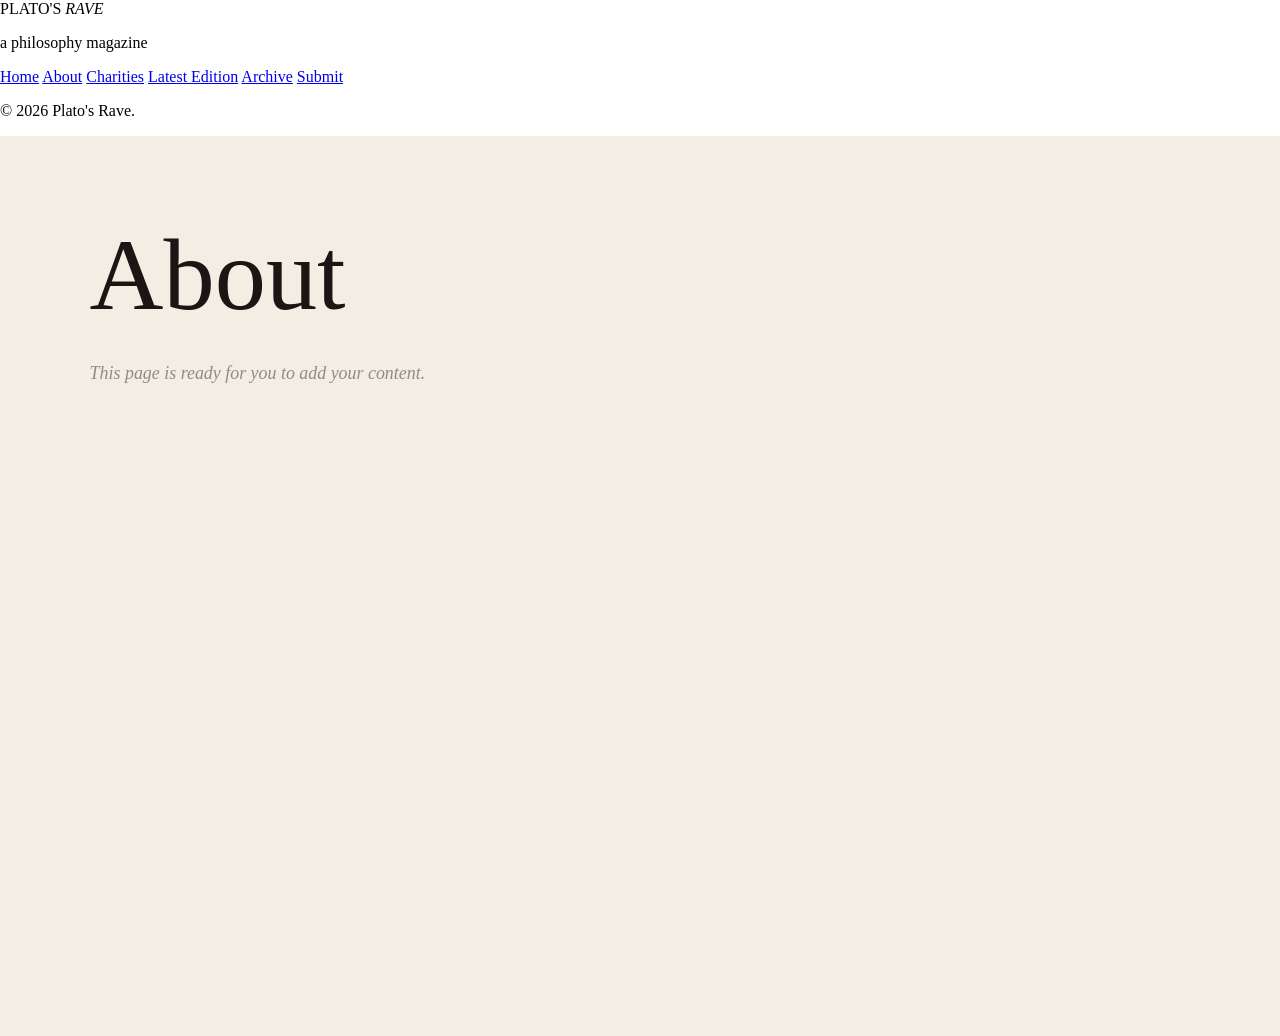
==== about.html @ a5abb5f1 "Add files via upload" ====
<!doctype html>
<html lang="en">
<head>
  <meta charset="utf-8">
  <meta name="viewport" content="width=device-width, initial-scale=1">
  <title>About — Plato's Rave</title>
  <link rel="stylesheet" href="sidebar.css">
  <link rel="stylesheet" href="main-pages.css">
</head>
<body class="has-sidebar">

<aside class="site-sidebar" aria-label="Main navigation">
  <div class="sidebar-title">PLATO'S <em>RAVE</em></div>
  <div class="sidebar-rule"></div>
  <p class="sidebar-tagline">a philosophy magazine</p>
  <nav class="sidebar-nav">
      <a href="index.html">Home</a>
      <a href="about.html" class="active">About</a>
      <a href="charities.html">Charities</a>
      <a href="edition.html">Latest Edition</a>
      <a href="archive.html">Archive</a>
      <a href="submit.html">Submit</a>
  </nav>
  <p class="sidebar-copyright">© 2026 Plato's Rave.</p>
</aside>

<div class="site-main">
  <main class="basic-page">
    <h1>About</h1>
    <div class="content">
      <p class="placeholder">This page is ready for you to add your content.</p>
    </div>
  </main>
</div>

</body>
</html>
---- main-pages.css ----
* { box-sizing: border-box; }
html, body { margin: 0; }
.basic-page {
  min-height: 100vh;
  padding: clamp(42px, 7vw, 100px);
  background: #f3eee4;
  color: #1b1513;
  font-family: Georgia, "Times New Roman", serif;
}
.basic-page h1 {
  margin: 0 0 35px;
  font-size: clamp(3rem, 8vw, 7rem);
  line-height: .95;
  font-weight: 500;
}
.basic-page .content {
  width: min(820px, 100%);
  font-size: clamp(1rem,1.4vw,1.25rem);
  line-height: 1.72;
}
.basic-page .placeholder { opacity: .45; font-style: italic; }
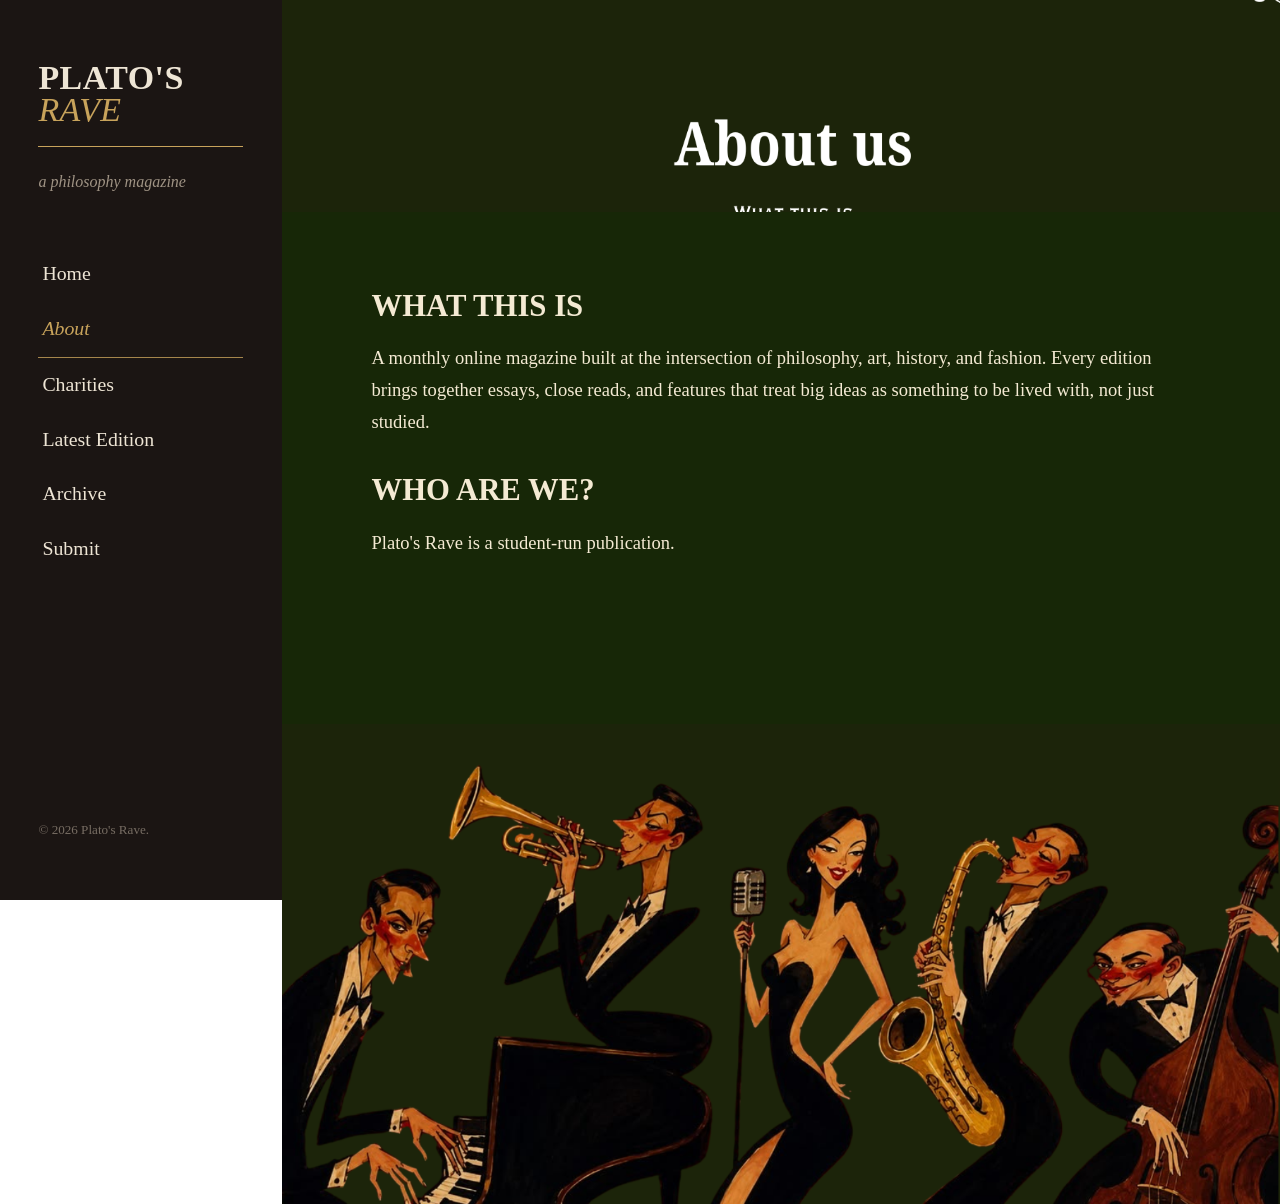
==== commit 207bba2d: "Add files via upload" ====
--- a/about.html
+++ b/about.html
@@ -1,37 +1,39 @@
 <!doctype html>
-<html lang="en">
-<head>
-  <meta charset="utf-8">
-  <meta name="viewport" content="width=device-width, initial-scale=1">
-  <title>About — Plato's Rave</title>
-  <link rel="stylesheet" href="sidebar.css">
-  <link rel="stylesheet" href="main-pages.css">
-</head>
-<body class="has-sidebar">
-
+<html lang="en"><head>
+<meta charset="utf-8"><meta name="viewport" content="width=device-width,initial-scale=1">
+<title>About — Plato's Rave</title>
+<link rel="stylesheet" href="sidebar.css"><link rel="stylesheet" href="designed-pages.css">
+</head><body class="has-sidebar">
 <aside class="site-sidebar" aria-label="Main navigation">
   <div class="sidebar-title">PLATO'S <em>RAVE</em></div>
   <div class="sidebar-rule"></div>
   <p class="sidebar-tagline">a philosophy magazine</p>
   <nav class="sidebar-nav">
-      <a href="index.html">Home</a>
-      <a href="about.html" class="active">About</a>
-      <a href="charities.html">Charities</a>
-      <a href="edition.html">Latest Edition</a>
-      <a href="archive.html">Archive</a>
-      <a href="submit.html">Submit</a>
+    <a href="index.html">Home</a>
+    <a href="about.html" class="active">About</a>
+    <a href="charities.html">Charities</a>
+    <a href="edition.html">Latest Edition</a>
+    <a href="archive.html">Archive</a>
+    <a href="submit.html">Submit</a>
   </nav>
   <p class="sidebar-copyright">© 2026 Plato's Rave.</p>
 </aside>
+<div class="site-main">
+<main class="design-page" style="--page-bg:#172707;--page-text:#f4ead3;">
+<img class="design-piece" src="about-top.png" alt="About us">
+<section class="expandable-content">
+  <!-- Everything in this section is editable and the page expands automatically. -->
+  <h3>WHAT THIS IS</h3>
+  <p>A monthly online magazine built at the intersection of philosophy, art, history, and fashion. Every edition brings together essays, close reads, and features that treat big ideas as something to be lived with, not just studied.</p>
+  <h3>WHO ARE WE?</h3>
+  <p>Plato's Rave is a student-run publication.</p>
 
-<div class="site-main">
-  <main class="basic-page">
-    <h1>About</h1>
-    <div class="content">
-      <p class="placeholder">This page is ready for you to add your content.</p>
-    </div>
-  </main>
-</div>
-
-</body>
-</html>+  <!-- Example for something that should open another page:
+  <a class="content-link" href="team.html">
+    <h3>Meet the team</h3>
+    <p>Click this whole block to open another page.</p>
+  </a>
+  -->
+</section>
+<img class="design-piece" src="about-bottom.png" alt="">
+</main></div></body></html>
--- a/sidebar.css
+++ b/sidebar.css
@@ -0,0 +1,83 @@
+:root {
+  --sidebar-width: clamp(220px, 22vw, 320px);
+  --sidebar-bg: #1b1513;
+  --sidebar-text: #eee5d5;
+  --sidebar-muted: #9f9384;
+  --sidebar-gold: #c8a35b;
+}
+
+* { box-sizing: border-box; }
+
+html, body { margin: 0; width: 100%; }
+
+body.has-sidebar { min-height: 100vh; }
+
+.site-sidebar {
+  position: fixed;
+  z-index: 5000;
+  inset: 0 auto 0 0;
+  width: var(--sidebar-width);
+  height: 100dvh;
+  overflow-y: auto;
+  background: var(--sidebar-bg);
+  color: var(--sidebar-text);
+  padding: clamp(34px, 5vw, 62px) clamp(24px, 3vw, 42px);
+  font-family: Georgia, "Times New Roman", serif;
+  display: flex;
+  flex-direction: column;
+}
+
+.sidebar-title {
+  margin: 0;
+  color: var(--sidebar-text);
+  font-size: clamp(1.75rem, 2.65vw, 3.25rem);
+  line-height: .95;
+  letter-spacing: .015em;
+  font-weight: 700;
+}
+.sidebar-title em { color: var(--sidebar-gold); font-weight: 500; }
+.sidebar-rule { height: 1px; width: 100%; margin: 20px 0 25px; background: var(--sidebar-gold); }
+.sidebar-tagline {
+  margin: 0 0 clamp(36px, 6vh, 70px);
+  color: var(--sidebar-muted);
+  font-size: clamp(.98rem, 1.25vw, 1.3rem);
+  line-height: 1.3;
+  font-style: italic;
+}
+.sidebar-nav { display: flex; flex-direction: column; }
+.sidebar-nav a {
+  display: block;
+  color: var(--sidebar-text);
+  text-decoration: none;
+  font-size: clamp(1.08rem, 1.55vw, 1.48rem);
+  line-height: 1.15;
+  padding: 15px 4px 17px;
+  transition: color .18s ease, transform .18s ease;
+}
+.sidebar-nav a:hover, .sidebar-nav a:focus-visible {
+  color: var(--sidebar-gold);
+  transform: translateX(3px);
+  outline: none;
+}
+.sidebar-nav a.active {
+  color: var(--sidebar-gold);
+  font-style: italic;
+  border-bottom: 1px solid rgba(200,163,91,.8);
+}
+.sidebar-copyright { margin: auto 0 0; padding-top: 42px; color: #776d63; font-size: .82rem; }
+
+.site-main {
+  margin-left: var(--sidebar-width);
+  width: calc(100% - var(--sidebar-width));
+  min-height: 100vh;
+}
+
+@media (max-width: 700px) {
+  :root { --sidebar-width: 155px; }
+  .site-sidebar { padding: 24px 15px; }
+  .sidebar-title { font-size: 1.5rem; }
+  .sidebar-rule { margin: 14px 0 17px; }
+  .sidebar-tagline { font-size: .86rem; margin-bottom: 28px; }
+  .sidebar-nav a { font-size: .98rem; padding: 11px 2px 13px; }
+  .sidebar-copyright { font-size: .68rem; padding-top: 24px; }
+}
--- a/designed-pages.css
+++ b/designed-pages.css
@@ -0,0 +1,212 @@
+:root {
+  --cream: #fff0d5;
+  --ink: #201713;
+}
+
+.design-page {
+  min-height: 100vh;
+  width: 100%;
+  background: var(--page-bg);
+  color: var(--page-text, #111);
+  overflow-x: hidden;
+  font-family: Georgia, "Times New Roman", serif;
+}
+
+.design-piece {
+  display: block;
+  width: 100%;
+  height: auto;
+  margin: 0;
+}
+
+/* Expandable middle: the lower artwork is normal document flow,
+   so every new paragraph/card/link pushes it farther down automatically. */
+.expandable-content {
+  width: min(82%, 980px);
+  margin: 0 auto;
+  min-height: clamp(430px, 40vw, 760px);
+  padding: clamp(2.5rem, 6vw, 6.5rem) 0;
+}
+
+.expandable-content > :first-child { margin-top: 0; }
+.expandable-content > :last-child { margin-bottom: 0; }
+
+.expandable-content h2 {
+  font-size: clamp(2rem, 4vw, 4rem);
+  font-weight: 500;
+  line-height: 1.05;
+  margin: 0 0 1.6rem;
+}
+
+.expandable-content h3 {
+  font-size: clamp(1.35rem, 2.4vw, 2.2rem);
+  margin: 2.2rem 0 .8rem;
+}
+
+.expandable-content p,
+.expandable-content li,
+.expandable-content blockquote {
+  font-size: clamp(1rem, 1.45vw, 1.25rem);
+  line-height: 1.72;
+}
+
+.expandable-content img {
+  max-width: 100%;
+  height: auto;
+}
+
+/* Optional linked cards for Archive / Charities / About.
+   Wrap anything you add in <a class="content-link" href="page.html">...</a>. */
+.content-link {
+  display: block;
+  color: inherit;
+  text-decoration: none;
+  border: 1px solid currentColor;
+  padding: 1.4rem;
+  margin: 1rem 0;
+  transition: transform .18s ease, opacity .18s ease;
+}
+.content-link:hover,
+.content-link:focus-visible {
+  transform: translateY(-2px);
+  opacity: .78;
+  outline: none;
+}
+
+/* MONTHLY EDITION */
+.issue-editor {
+  width: min(86%, 1040px);
+  margin: 0 auto;
+  padding: clamp(2rem, 5vw, 5rem) 0 clamp(3rem, 6vw, 6rem);
+}
+.issue-card {
+  background: #fff0d5;
+  color: #16110d;
+  padding: clamp(1.4rem, 3vw, 2.7rem);
+  min-height: 330px;
+  box-shadow: 0 22px 24px rgba(0,0,0,.12);
+  display: grid;
+  grid-template-columns: minmax(150px, 220px) 1fr;
+  gap: clamp(1.2rem, 4vw, 3.4rem);
+  align-items: start;
+}
+.issue-meta input,
+.issue-title input {
+  width: 100%;
+  border: 0;
+  border-bottom: 1px solid transparent;
+  background: transparent;
+  color: inherit;
+  font: inherit;
+  padding: .15rem 0;
+}
+.issue-meta input:focus,
+.issue-title input:focus {
+  outline: none;
+  border-bottom-color: currentColor;
+}
+.issue-meta input { font-size: clamp(1rem, 1.6vw, 1.35rem); }
+.issue-title input {
+  font-size: clamp(1.7rem, 3.2vw, 3.5rem);
+  text-align: center;
+}
+.read-issue {
+  display: table;
+  margin: clamp(2rem, 4vw, 3.5rem) auto 0;
+  border: 3px solid #e33a30;
+  padding: 1rem 1.3rem;
+  color: #16110d;
+  text-decoration: none;
+  font-size: clamp(1.5rem, 3vw, 3rem);
+  line-height: 1.05;
+}
+.read-issue .arrow {
+  display: block;
+  text-align: center;
+  color: #e33a30;
+  font-size: 2.5rem;
+  line-height: .8;
+  margin-top: .4rem;
+}
+
+/* SUBMIT */
+.submit-content {
+  width: min(82%, 760px);
+  margin: 0 auto;
+  padding: clamp(2rem, 5vw, 5rem) 0 clamp(3rem, 5vw, 5rem);
+}
+.submit-card {
+  background: #eee0c4;
+  color: #231b17;
+  border: 2px solid #c8a35b;
+  padding: clamp(1.4rem, 3vw, 2.5rem);
+}
+.submit-card h2 { margin: 0 0 1.2rem; font-size: clamp(1.5rem, 2.5vw, 2.15rem); }
+.form-row { margin-bottom: 1.35rem; }
+.form-row label { display:block; font-weight:700; margin-bottom:.55rem; font-size:1.05rem; }
+.form-row input[type="text"],
+.form-row input[type="email"],
+.form-row select,
+.form-row textarea {
+  width:100%;
+  border:1px solid #3a2e28;
+  border-radius:4px;
+  background:#f8eedc;
+  color:#231b17;
+  padding:.78rem;
+  font:inherit;
+}
+.form-row textarea { min-height: 105px; resize: vertical; }
+
+.drop-zone {
+  position: relative;
+  border: 2px dashed #8a7361;
+  background: #f8eedc;
+  min-height: 180px;
+  display: grid;
+  place-items: center;
+  text-align: center;
+  padding: 1.5rem;
+  cursor: pointer;
+  transition: background .16s ease, border-color .16s ease;
+}
+.drop-zone.dragging {
+  background: #fff7e9;
+  border-color: #8f3340;
+}
+.drop-zone input[type="file"] {
+  position:absolute;
+  inset:0;
+  width:100%;
+  height:100%;
+  opacity:0;
+  cursor:pointer;
+}
+.file-status { margin-top:.7rem; font-size:.92rem; opacity:.75; }
+.submit-button {
+  border: 1px solid #8f3340;
+  background: transparent;
+  color:#8f3340;
+  padding:.8rem 1.2rem;
+  font: 700 1rem Georgia, "Times New Roman", serif;
+  letter-spacing:.05em;
+  cursor:pointer;
+}
+.submit-note { margin-top:1rem; font-size:.86rem; line-height:1.45; opacity:.7; }
+
+/* Blank issue page */
+.blank-issue {
+  min-height:100vh;
+  background:#f6f0e5;
+  color:#1b1513;
+  padding:clamp(2rem,6vw,6rem);
+  font-family:Georgia,"Times New Roman",serif;
+}
+.blank-issue h1 { font-size:clamp(2.5rem,7vw,6rem); font-weight:500; margin:0 0 1rem; }
+.blank-issue p { font-size:1.1rem; opacity:.55; }
+
+@media (max-width:700px) {
+  .expandable-content, .submit-content { width: 88%; }
+  .issue-card { grid-template-columns: 1fr; }
+  .issue-title input { text-align:left; }
+}
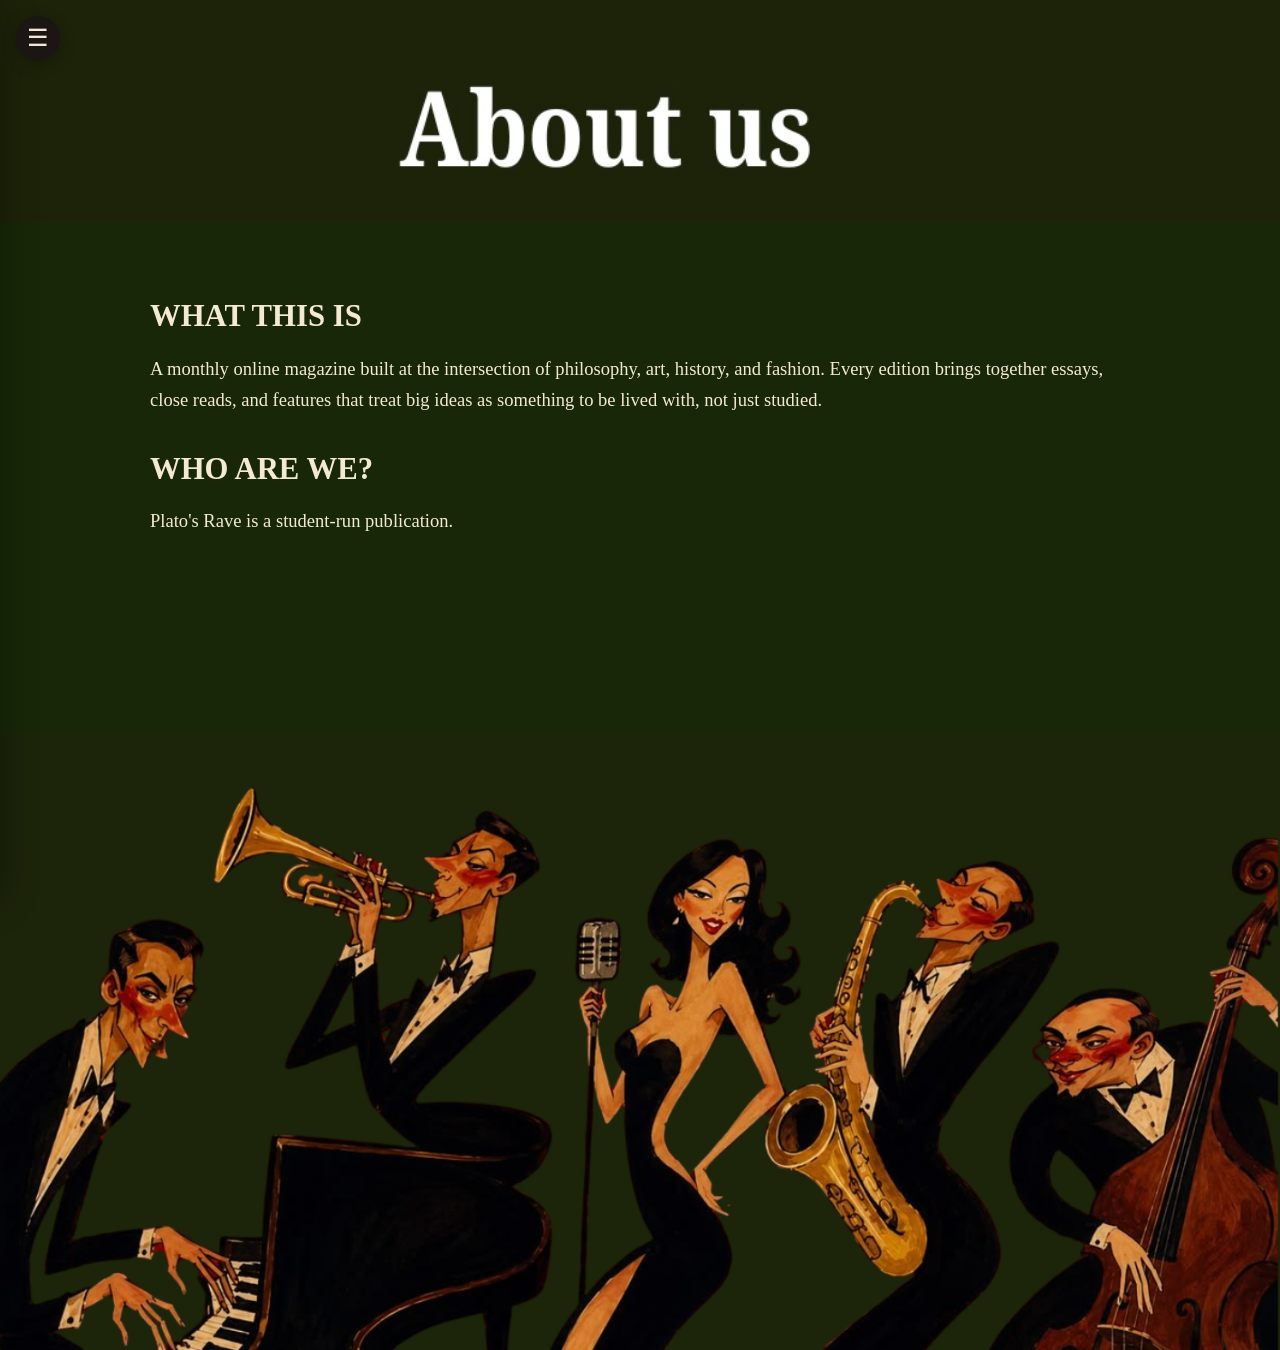
==== commit b0457f83: "Add closing tags and include sidebar script" ====
--- a/about.html
+++ b/about.html
@@ -36,4 +36,7 @@
   -->
 </section>
 <img class="design-piece" src="about-bottom.png" alt="">
-</main></div></body></html>+</main></div>
+<script src="sidebar.js"></script>
+</body>
+</html>
--- a/sidebar.css
+++ b/sidebar.css
@@ -1,5 +1,5 @@
 :root {
-  --sidebar-width: clamp(220px, 22vw, 320px);
+  --sidebar-width: clamp(100px, 6.2vw, 120px);
   --sidebar-bg: #1b1513;
   --sidebar-text: #eee5d5;
   --sidebar-muted: #9f9384;
@@ -21,7 +21,7 @@
   overflow-y: auto;
   background: var(--sidebar-bg);
   color: var(--sidebar-text);
-  padding: clamp(34px, 5vw, 62px) clamp(24px, 3vw, 42px);
+  padding: clamp(34px, 5vw, 62px) 4px;
   font-family: Georgia, "Times New Roman", serif;
   display: flex;
   flex-direction: column;
@@ -30,7 +30,7 @@
 .sidebar-title {
   margin: 0;
   color: var(--sidebar-text);
-  font-size: clamp(1.75rem, 2.65vw, 3.25rem);
+  font-size: clamp(.45rem, 1.5vw, 1.7rem);
   line-height: .95;
   letter-spacing: .015em;
   font-weight: 700;
@@ -40,7 +40,7 @@
 .sidebar-tagline {
   margin: 0 0 clamp(36px, 6vh, 70px);
   color: var(--sidebar-muted);
-  font-size: clamp(.98rem, 1.25vw, 1.3rem);
+  font-size: clamp(.8rem, .5vw, .6rem);
   line-height: 1.3;
   font-style: italic;
 }
@@ -49,7 +49,7 @@
   display: block;
   color: var(--sidebar-text);
   text-decoration: none;
-  font-size: clamp(1.08rem, 1.55vw, 1.48rem);
+  font-size: clamp(.7rem, .95vw, .95rem);
   line-height: 1.15;
   padding: 15px 4px 17px;
   transition: color .18s ease, transform .18s ease;
@@ -80,4 +80,4 @@
   .sidebar-tagline { font-size: .86rem; margin-bottom: 28px; }
   .sidebar-nav a { font-size: .98rem; padding: 11px 2px 13px; }
   .sidebar-copyright { font-size: .68rem; padding-top: 24px; }
-}+}
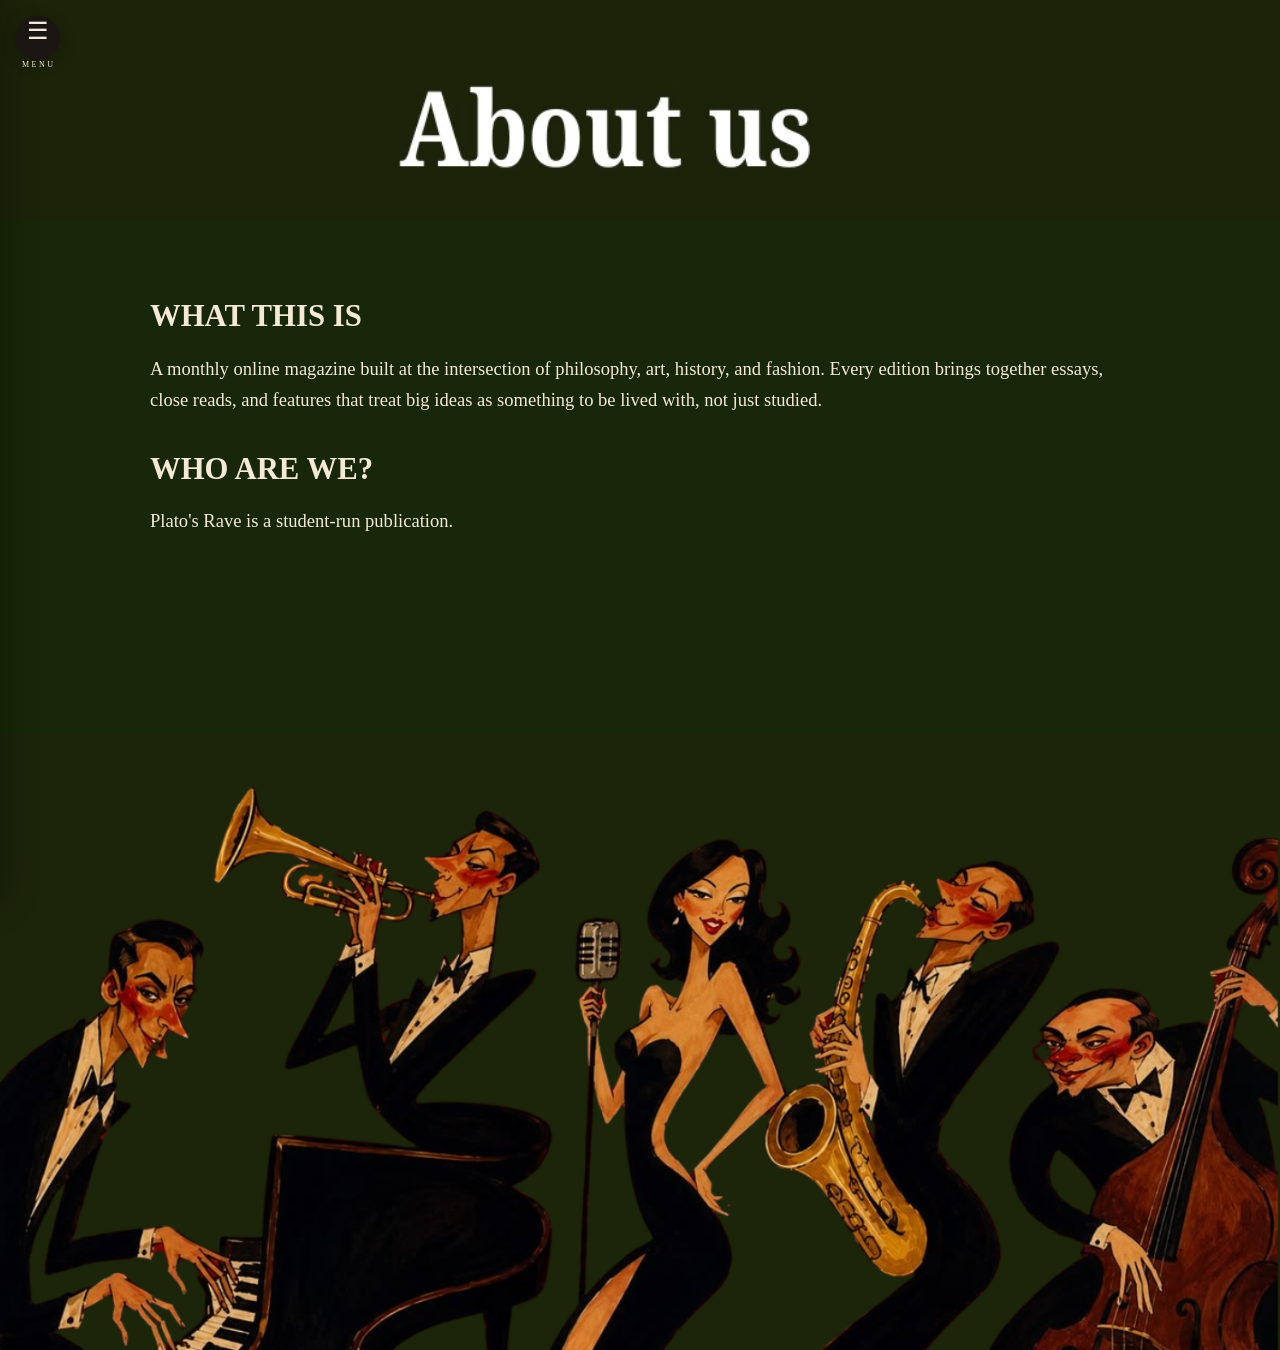
==== commit 394c95b9: "Update sidebar.js script tag with versioning" ====
--- a/about.html
+++ b/about.html
@@ -37,6 +37,6 @@
 </section>
 <img class="design-piece" src="about-bottom.png" alt="">
 </main></div>
-<script src="sidebar.js"></script>
+<script src="sidebar.js?v=2"></script>
 </body>
 </html>
